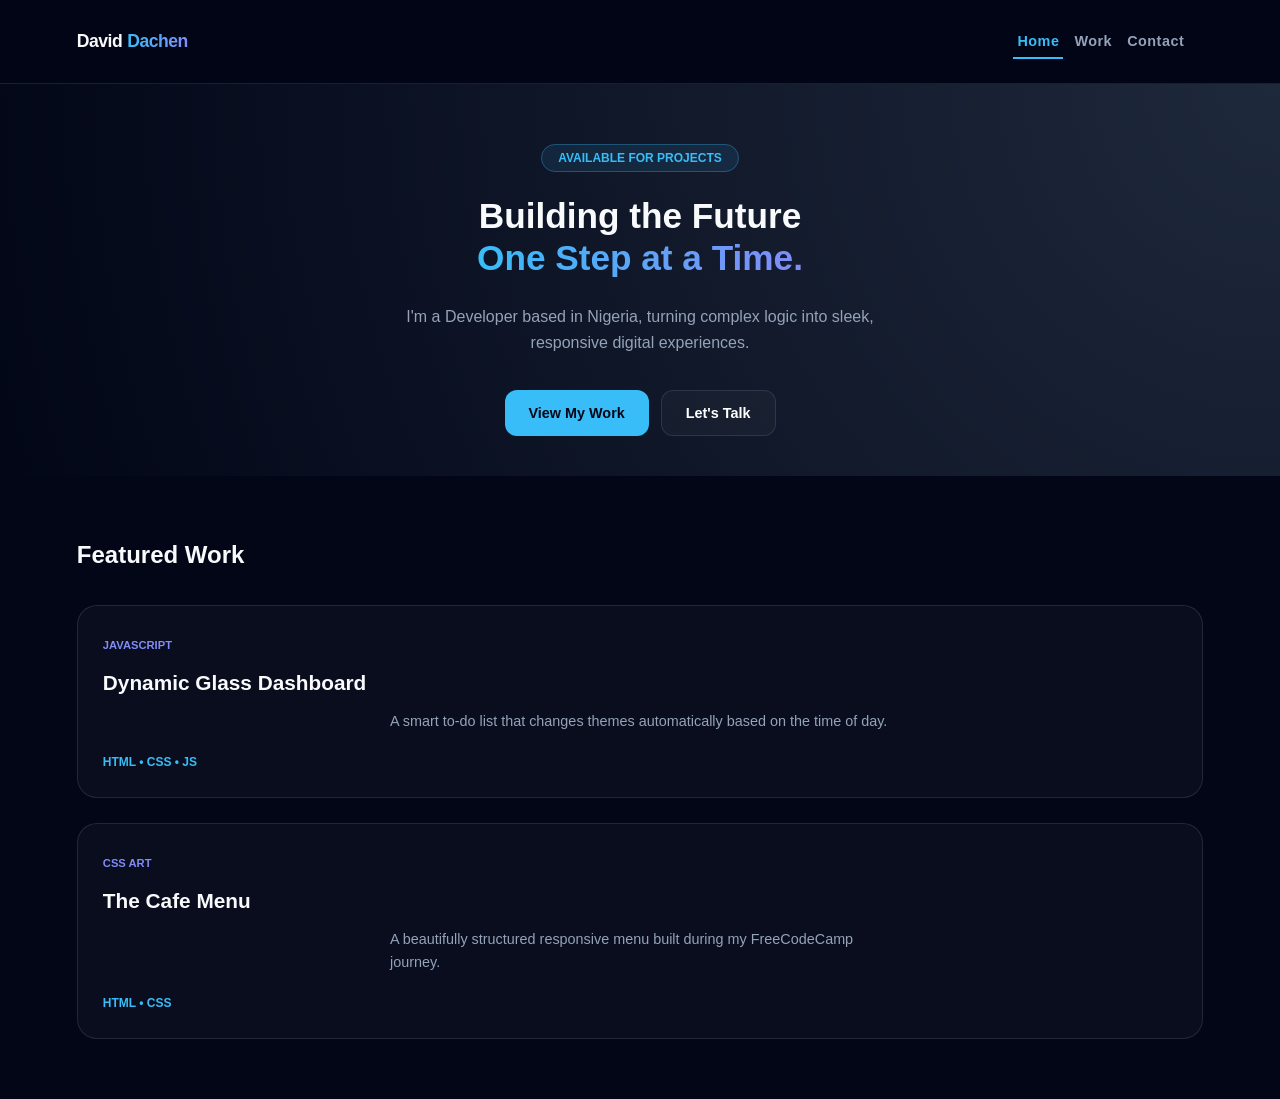
==== index.html @ 27eb2593 "Add files via upload" ====
<!DOCTYPE html>
<html lang="en">
<head>
    <meta charset="UTF-8">
    <meta name="viewport" content="width=device-width, initial-scale=1.0">
    <title>My Portfolio | Mobile Dev</title>
    <link rel="stylesheet" href="style.css">
</head>
<body>

    <nav>
        <div class="logo">David<span class="gradient-text">Dachen</span></div>
        <ul class="nav-links">
            <li><a href="index.html" class="active">Home</a></li>
            <li><a href="work.html">Work</a></li>
            <li><a href="contact.html">Contact</a></li>
        </ul>
    </nav>

    <section class="hero">
        <div class="hero-content">
            <span class="badge">Available for Projects</span>
            <h1>Building the Future <br> <span class="gradient-text">One Step at a Time.</span></h1>
            <p>I'm a Developer based in Nigeria, turning complex logic into sleek, responsive digital experiences.</p>
            <div class="hero-btns">
                <button class="primary-btn"><a href="work.html">View My Work</a></button>
                <button class="secondary-btn"><a href="contact.html">Let's Talk</a></button>
            </div>
        </div>
    </section>

    <section id="projects">
        <h2 class="section-title">Featured Work</h2>
        <div class="project-grid">
            
            <div class="project-card">
                <div class="card-glass">
                    <span class="tag">JavaScript</span>
                    <h3>Dynamic Glass Dashboard</h3>
                    <p>A smart to-do list that changes themes automatically based on the time of day.</p>
                
                    <div class="tech-stack">HTML • CSS • JS</div>
                </div>
            </div>

            <div class="project-card">
                <div class="card-glass">
                    <span class="tag">CSS Art</span>
                    <h3>The Cafe Menu</h3>
                    <p>A beautifully structured responsive menu built during my FreeCodeCamp journey.</p>
                    <div class="tech-stack">HTML • CSS</div>
                </div>
            </div>

        </div>
    </section>

</body>
</html>
---- style.css ----
/* --- Global Reset & Variables --- */
:root {
    --primary: #38bdf8;   /* Sky Blue */
    --accent: #818cf8;    /* Indigo */
    --bg: #020617;        /* Deep Space Blue */
    --glass: rgba(255, 255, 255, 0.03);
    --glass-border: rgba(255, 255, 255, 0.1);
}

* {
    margin: 0;
    padding: 0;
    box-sizing: border-box;
    font-family: 'Inter', 'Segoe UI', sans-serif;
}

body {
    background-color: var(--bg);
    color: #f8fafc;
    line-height: 1.6;
    overflow-x: hidden;
}

/* --- Navigation --- */
nav {
    display: flex;
    justify-content: space-between;
    align-items: center;
    padding: 15px 6%;
    background: rgba(2, 6, 23, 0.8);
    backdrop-filter: blur(12px);
    position: sticky;
    top: 0;
    z-index: 1000;
    border-bottom: 1px solid var(--glass-border);
}

.logo {
    font-weight: 800;
    font-size: 1.1rem;
    letter-spacing: -0.5px;
    text-align: left;

}

.logo span{
  margin: 5px;
}
.nav-links {
    display: flex;
    justify-content: space-between;
    align-items: right;
    margin: 5px;
    padding: 10px;
    gap: 7px;
    list-style: none;
    font-size: 0.9rem;
    font-weight: 500;
}
 .nav-links a {
    text-decoration: none;
    color: #94a3b8;
    font-size: .9rem;
    font-weight: 700;
    letter-spacing: 0.5px;
    transition: all 0.4s ease;
    padding: 8px 4px;
}

.nav-links a:hover {
    color: var(--primary);
    transform: translateY(-2px);
}

/* --- Hero Section --- */
.hero {
    padding: 60px 6% 40px;
    text-align: center;
    background: radial-gradient(circle at top right, #1e293b, #020617);
}

.badge {
    background: rgba(56, 189, 248, 0.1);
    color: var(--primary);
    margin: -5px;
    padding: 6px 16px;
    border-radius: 30px;
    font-size: 0.75rem;
    font-weight: 600;
    border: 1px solid rgba(56, 189, 248, 0.3);
    text-transform: uppercase;
}

h1 {
    font-size: 2.2rem;
    margin: 25px 0;
    font-weight: 800;
    line-height: 1.2;
}

.gradient-text {
    background: linear-gradient(to right, var(--primary), var(--accent));
    -webkit-background-clip: text;
    -webkit-text-fill-color: transparent;
}

p {
    color: #94a3b8;
    max-width: 500px;
    margin: 0 auto;
}

.hero-btns {
    display: flex;
    gap: 12px;
    justify-content: center;
    margin-top: 35px;
}

button {
    padding: 14px 24px;
    border-radius: 12px;
    font-weight: 600;
    font-size: 0.9rem;
    border: none;
    transition: 0.3s;
}

.primary-btn {
    background: var(--primary);
    color: #020617;
}

.primary-btn a{
  

  text-decoration: none;
  color: #020617;
}
.secondary-btn {
    background: var(--glass);
    color: #fff;
    border: 1px solid var(--glass-border);
}

.secondary-btn a{
  text-decoration: none;
  color: #fff;
}
/* Target both primary and secondary buttons */
.primary-btn, .secondary-btn {
    transition: all 0.3s cubic-bezier(0.175, 0.885, 0.32, 1.275); /* Bouncy feel */
    cursor: pointer;
    position: relative;
    overflow: hidden;
}

.primary-btn:active, .secondary-btn:active {
    transform: scale(0.95); /* Shrinks slightly when tapped (tactile feedback) */
}

.primary-btn:hover {
    transform: translateY(-3px);
    box-shadow: 0 10px 20px rgba(56, 189, 248, 0.3);
}

.secondary-btn:hover {
    background: rgba(255, 255, 255, 0.1);
    border-color: var(--primary);
    color: var(--primary);
}

/* --- Projects Section --- */
#projects {
    padding: 60px 6%;
}

.section-title {
    margin-bottom: 30px;
    font-size: 1.5rem;
}

.project-grid {
    display: grid;
    gap: 20px;
}

.card-glass {
    background: var(--glass);
    border: 1px solid var(--glass-border);
    padding: 25px;
    border-radius: 20px;
    position: relative;
    overflow: hidden;
    transition: transform 0.3s ease, box-shadow 0.3s ease;
}

.card-glass:hover{
  transform: translateY(-5px);
  border-color: var(--primary);
  box-shadow: 0 10px 30px rgba(56, 189, 248, 0.1);
}
.tag {
    font-size: 0.7rem;
    color: var(--accent);
    font-weight: bold;
    text-transform: uppercase;
}

.card-glass h3 {
    margin: 10px 0;
    font-size: 1.3rem;
}

.card-glass p {
    font-size: 0.9rem;
    margin-bottom: 20px;
    text-align: left;
}

.tech-stack {
    font-size: 0.75rem;
    color: var(--primary);
    font-weight: 700;
}

.contact-section {
    padding: 100px 6%;
    display: flex;
    justify-content: center;
}

.contact-container {
    width: 100%;
    max-width: 500px;
    text-align: center;
}

.contact-form {
    margin-top: 30px;
    display: flex;
    flex-direction: column;
    gap: 15px;
}

.contact-form input, .contact-form textarea {
    background: var(--glass);
    border: 1px solid var(--glass-border);
    padding: 15px;
    border-radius: 12px;
    color: white;
    font-size: 1rem;
}

.contact-form input:focus {
    outline: none;
    border-color: var(--primary);
}
/* --- Work Page Specifics --- */

.work-header {
    padding: 80px 6% 30px;
    text-align: center;
}

.work-header h1 {
    font-size: 2.5rem;
    margin: 15px 0;
}

.work-gallery {
    padding: 20px 6% 100px;
}

/* Ensure the grid looks perfect on mobile */
.project-grid {
    display: grid;
    grid-template-columns: 1fr; /* Stacked on mobile */
    gap: 25px;
}

/* Active Link State */
.nav-links a.active {
    color: var(--primary);
    border-bottom: 2px solid var(--primary);
}

/* Action Button Styles */
.card-actions {
    display: flex;
    gap: 10px;
    margin: 20px 0;
}

.btn-sm {
    padding: 10px 18px;
    border-radius: 10px;
    font-size: 0.8rem;
    font-weight: 700;
    border: none;
    transition: 0.3s ease;
}

.btn-sm.primary {
    background: var(--primary);
    color: #020617;
}

.btn-sm.primary a{
  text-decoration: none;
  color: #020617;
}
.btn-sm.outline {
    background: transparent;
    border: 1px solid var(--glass-border);
    color: white;
}

/* Bouncy feedback when tapping buttons */
.btn-sm:active {
    transform: scale(0.9);
}

/* 1. The Global Page Fade-In */
body {
    animation: fadeInPage 0.6s ease-out;
}

@keyframes fadeInPage {
    from { opacity: 0; }
    to { opacity: 1; }
}

/* 2. The Project Card "Pop" */
.project-card {
    opacity: 0; /* Start invisible */
    animation: cardPop 0.6s cubic-bezier(0.175, 0.885, 0.32, 1.275) forwards;
}

@keyframes cardPop {
    from {
        opacity: 0;
        transform: scale(0.9) translateY(30px);
    }
    to {
        opacity: 1;
        transform: scale(1) translateY(0);
    }
}

/* 3. The Stagger (The Magic Touch) */
/* This makes card 1, 2, and 3 appear one after another */
.project-card:nth-child(1) { animation-delay: 0.2s; }
.project-card:nth-child(2) { animation-delay: 0.4s; }
.project-card:nth-child(3) { animation-delay: 0.6s; }
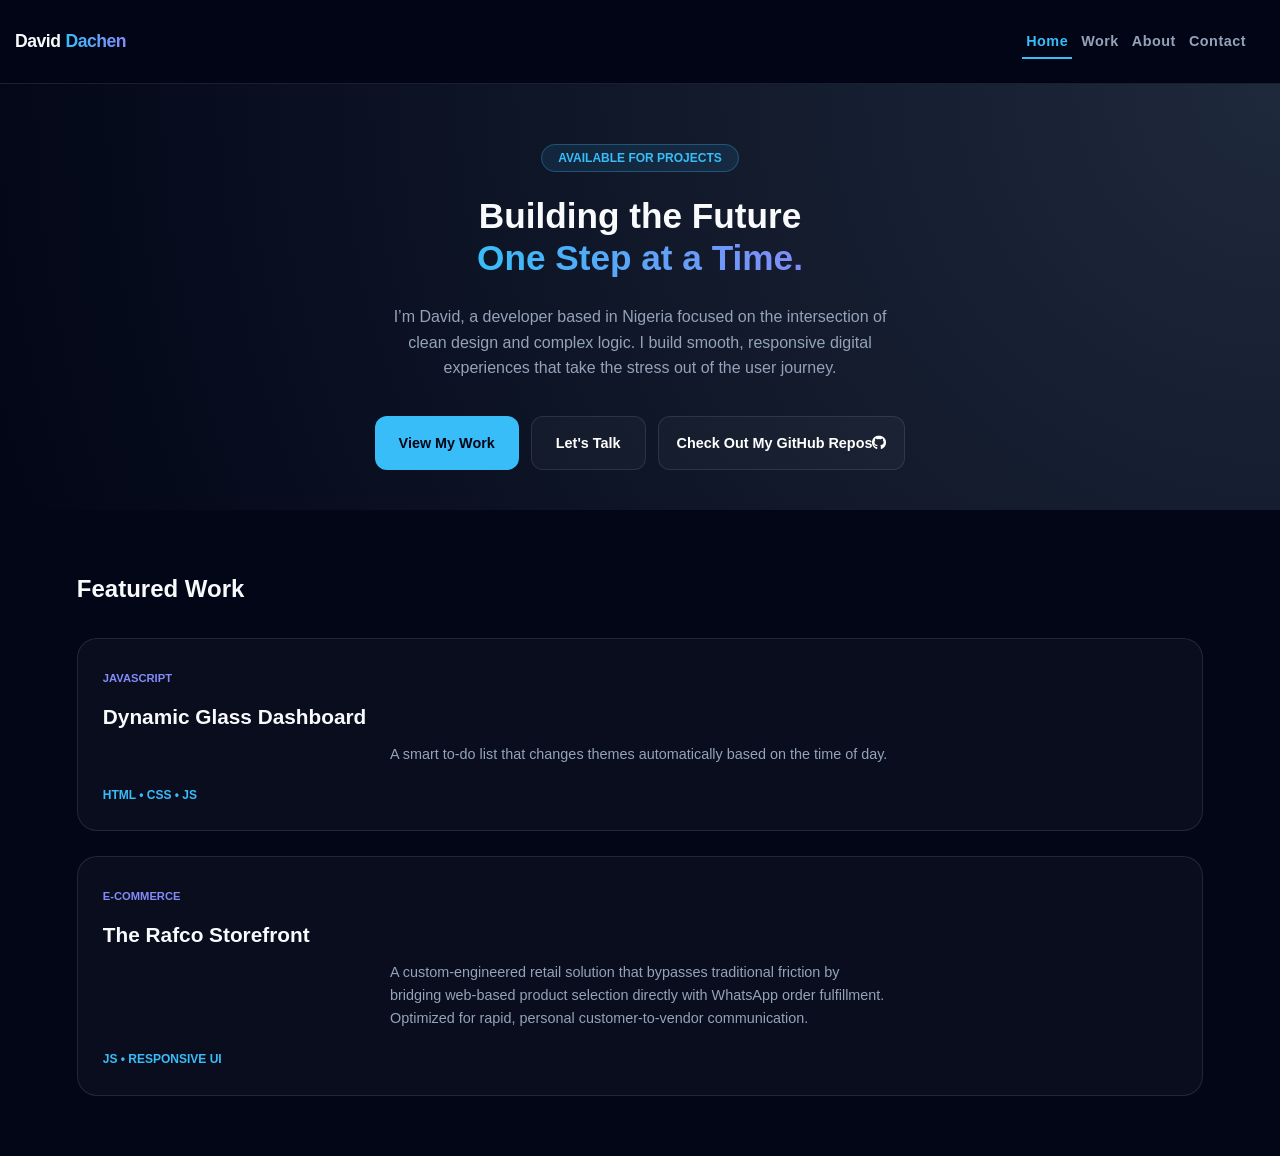
==== commit 02ac11dc: "Add files via upload" ====
--- a/index.html
+++ b/index.html
@@ -5,6 +5,8 @@
     <meta name="viewport" content="width=device-width, initial-scale=1.0">
     <title>My Portfolio | Mobile Dev</title>
     <link rel="stylesheet" href="style.css">
+   <link rel="stylesheet" href="https://cdnjs.cloudflare.com/ajax/libs/font-awesome/6.5.1/css/all.min.css">
+
 </head>
 <body>
 
@@ -13,6 +15,7 @@
         <ul class="nav-links">
             <li><a href="index.html" class="active">Home</a></li>
             <li><a href="work.html">Work</a></li>
+            <li><a href="about.html">About</a></li>
             <li><a href="contact.html">Contact</a></li>
         </ul>
     </nav>
@@ -21,10 +24,12 @@
         <div class="hero-content">
             <span class="badge">Available for Projects</span>
             <h1>Building the Future <br> <span class="gradient-text">One Step at a Time.</span></h1>
-            <p>I'm a Developer based in Nigeria, turning complex logic into sleek, responsive digital experiences.</p>
+            <p>I’m David, a developer based in Nigeria focused on the intersection of clean design and complex logic. I build smooth, responsive digital experiences that take the stress out of the user journey.</p>
             <div class="hero-btns">
                 <button class="primary-btn"><a href="work.html">View My Work</a></button>
                 <button class="secondary-btn"><a href="contact.html">Let's Talk</a></button>
+                <button class="git-btn"><a href="https://github.com/davidweb-devv">
+Check Out My GitHub Repos<i class="fab fa-github"></i></a></button>
             </div>
         </div>
     </section>
@@ -45,10 +50,10 @@
 
             <div class="project-card">
                 <div class="card-glass">
-                    <span class="tag">CSS Art</span>
-                    <h3>The Cafe Menu</h3>
-                    <p>A beautifully structured responsive menu built during my FreeCodeCamp journey.</p>
-                    <div class="tech-stack">HTML • CSS</div>
+                    <span class="tag">E-Commerce</span>
+                    <h3>The Rafco Storefront</h3>
+                    <p>A custom-engineered retail solution that bypasses traditional friction by bridging web-based product selection directly with WhatsApp order fulfillment. Optimized for rapid, personal customer-to-vendor communication.</p>
+                    <div class="tech-stack">JS • RESPONSIVE UI</div>
                 </div>
             </div>
 
--- a/style.css
+++ b/style.css
@@ -26,13 +26,16 @@
     display: flex;
     justify-content: space-between;
     align-items: center;
-    padding: 15px 6%;
+    padding: 15px;
     background: rgba(2, 6, 23, 0.8);
     backdrop-filter: blur(12px);
     position: sticky;
     top: 0;
+    width: 100%;
     z-index: 1000;
     border-bottom: 1px solid var(--glass-border);
+    box-sizing: border-box; 
+    left: 0;
 }
 
 .logo {
@@ -46,17 +49,19 @@
 .logo span{
   margin: 5px;
 }
+
 .nav-links {
     display: flex;
     justify-content: space-between;
-    align-items: right;
+    align-items: center;
     margin: 5px;
     padding: 10px;
-    gap: 7px;
+    gap: 5px;
     list-style: none;
-    font-size: 0.9rem;
+    font-size: 0.85rem;
     font-weight: 500;
 }
+
  .nav-links a {
     text-decoration: none;
     color: #94a3b8;
@@ -82,7 +87,7 @@
 .badge {
     background: rgba(56, 189, 248, 0.1);
     color: var(--primary);
-    margin: -5px;
+    margin: 5px;
     padding: 6px 16px;
     border-radius: 30px;
     font-size: 0.75rem;
@@ -112,6 +117,7 @@
 
 .hero-btns {
     display: flex;
+    flex-wrap: wrap;
     gap: 12px;
     justify-content: center;
     margin-top: 35px;
@@ -132,30 +138,49 @@
 }
 
 .primary-btn a{
-  
-
   text-decoration: none;
   color: #020617;
 }
+
+.git-btn {
+    background: var(--glass);
+    color: #fff;
+    padding: 18px;
+    border: 1px solid var(--glass-border);
+    outline: none;
+}
+
+.git-btn a{
+    text-decoration: none;
+  color: #ffffff;
+  outline: none;
+}
+
+.git-btn:focus{
+    outline: none;
+}
+
 .secondary-btn {
     background: var(--glass);
     color: #fff;
     border: 1px solid var(--glass-border);
+    outline: none;
 }
 
 .secondary-btn a{
   text-decoration: none;
   color: #fff;
+  outline: none;
 }
 /* Target both primary and secondary buttons */
-.primary-btn, .secondary-btn {
+.primary-btn, .secondary-btn, .git-btn {
     transition: all 0.3s cubic-bezier(0.175, 0.885, 0.32, 1.275); /* Bouncy feel */
     cursor: pointer;
     position: relative;
     overflow: hidden;
 }
 
-.primary-btn:active, .secondary-btn:active {
+.primary-btn:active, .secondary-btn:active, .git-btn:active, {
     transform: scale(0.95); /* Shrinks slightly when tapped (tactile feedback) */
 }
 
@@ -165,6 +190,12 @@
 }
 
 .secondary-btn:hover {
+    background: rgba(255, 255, 255, 0.1);
+    border-color: var(--primary);
+    color: var(--primary);
+}
+
+.git-btn:hover {
     background: rgba(255, 255, 255, 0.1);
     border-color: var(--primary);
     color: var(--primary);
@@ -200,6 +231,7 @@
   border-color: var(--primary);
   box-shadow: 0 10px 30px rgba(56, 189, 248, 0.1);
 }
+
 .tag {
     font-size: 0.7rem;
     color: var(--accent);
@@ -225,7 +257,7 @@
 }
 
 .contact-section {
-    padding: 100px 6%;
+    padding: 12px 7%;
     display: flex;
     justify-content: center;
 }
@@ -252,6 +284,8 @@
     font-size: 1rem;
 }
 
+
+
 .contact-form input:focus {
     outline: none;
     border-color: var(--primary);
@@ -293,8 +327,9 @@
 }
 
 .btn-sm {
-    padding: 10px 18px;
-    border-radius: 10px;
+    margin: 5px 5px;
+    padding: 10px 90px;
+    border-radius: 20px;
     font-size: 0.8rem;
     font-weight: 700;
     border: none;
@@ -353,3 +388,120 @@
 .project-card:nth-child(1) { animation-delay: 0.2s; }
 .project-card:nth-child(2) { animation-delay: 0.4s; }
 .project-card:nth-child(3) { animation-delay: 0.6s; }
+
+.introduction{
+  padding: 20px 6% 40px;
+    text-align: left;
+    background: linear-gradient(to bottom, #1e293b, #020617);
+}
+
+#intro{
+    font-size: 1.4rem;
+    font-weight: 700;
+    line-height: 1.2;
+    letter-spacing: 1;
+}
+
+#about{
+   color: #94a3b8;
+    font-size: 1rem;
+    text-align: left;
+    max-width: 500px;
+    line-height: 1.8;
+}
+
+b{
+  color: white;
+}
+
+#skills{
+  padding: 60px 6%;
+}
+
+
+.skill-card {
+    opacity: 0; /* Start invisible */
+    animation: cardPop 0.6s cubic-bezier(0.175, 0.885, 0.32, 1.275) forwards;
+}
+
+@keyframes cardPop {
+    from {
+        opacity: 0;
+        transform: scale(0.9) translateY(30px);
+    }
+    to {
+        opacity: 1;
+        transform: scale(1) translateY(0);
+    }
+}
+
+/* 3. The Stagger (The Magic Touch) */
+/* This makes card 1, 2, and 3 appear one after another */
+.skill-card:nth-child(1) { animation-delay: 0.2s; 
+}
+.skill-card:nth-child(2) { animation-delay: 0.4s; 
+}
+.skill-card:nth-child(3) { animation-delay: 0.6s; 
+}
+
+.skill-glass {
+    background: var(--glass);
+    border: 1px solid var(--glass-border);
+    padding: 25px;
+    border-radius: 20px;
+    position: relative;
+    overflow: hidden;
+    transition: transform 0.3s ease,  box-shadow 0.3s ease;
+    margin-bottom: 20px;
+}
+
+.skill-glass:hover{
+  transform: translateY(-5px);
+  border-color: var(--primary);
+  box-shadow: 0 10px 30px rgba(56, 189, 248, 0.1);
+}
+
+.skill-glass h3 {
+    margin: 10px 0;
+    font-size: 1.3rem;
+}
+
+.skill-glass p {
+    font-size: 0.9rem;
+    margin-bottom: 20px;
+    text-align: left;
+}
+
+#custom{
+   font-size: 0.9rem; 
+   color: #a0a0a0;    
+  line-height: 1.4; 
+  margin-top: 30px;  
+  margin-bottom: 15px; 
+  max-width: 280px;  
+  margin-left: auto;
+  margin-right: auto;
+}
+
+.whatsapp-btn {
+    color: #020617;
+}
+
+.whatsapp-btn a{
+  text-decoration: none;
+  color: #020617;
+}
+
+/*@media (max-width: 480px) {
+    .nav-links {
+        gap: 2px;
+        position: sticky;
+    }
+    .nav-links a {
+        font-size: 0.75rem; /* Shrink text slightly */
+        padding: 4px 2px;   /* Shrink padding */
+    }
+    .logo {
+        font-size: 0.9rem;  /* Make logo a bit smaller */
+    }
+}*/
